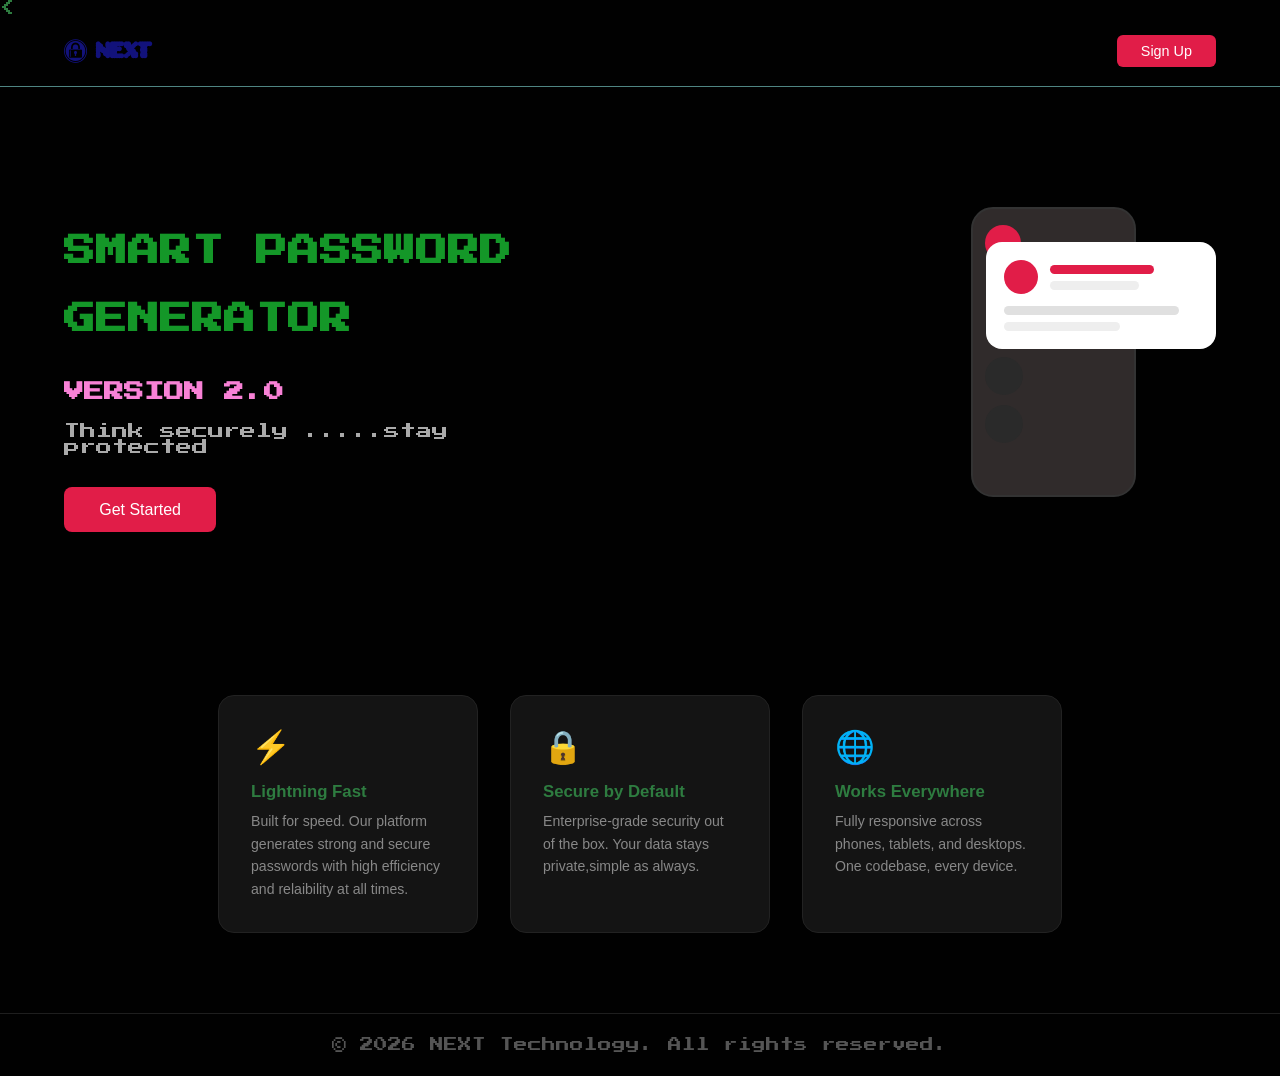
==== index.html @ d683ecdb "first commit" ====
<!DOCTYPE html>
<html lang="en">
<head>
<link rel="preconnect" href="https://fonts.googleapis.com">
<link rel="preconnect" href="https://fonts.gstatic.com" crossorigin>
<link href="https://fonts.googleapis.com/css2?family=Agu+Display&family=Bitcount+Grid+Double:wght@100..900&family=Orbitron:wght@400..900&family=Press+Start+2P&display=swap" rel="stylesheet">
  <meta name="viewport" content="width=device-width, initial-scale=1.0" />
  <title>SECUREPASS</title>

  <<link rel="stylesheet" href="https://cdnjs.cloudflare.com/ajax/libs/font-awesome/6.5.0/css/all.min.css" />

<!-- Link to external CSS file -->
  <link rel="stylesheet" href="style.css" />
</head>

<body>

  <!-- NAVIGATION BAR -->
  <nav>
    <a href="#" class="logo">
    <i class="fa-brands fa-expeditedssl"></i>
  
  
      NEXT
    </a>

   
    <button class="btn-signup" onclick="alert('Sign up coming soon!')">Sign Up</button>
  </nav>

  <!-- HERO SECTION -->
  <section class="hero">

    <!-- Left: Text -->
    <div class="hero-text">
      <h1>
       
        <span class="text-red" style="font-size: 1.97rem;"> SMART PASSWORD GENERATOR</span><br>
        <span class="text-blue" style="font-size: 1.25rem;">VERSION 2.0</span>
      </h1>
      <p>Think securely .....stay protected</p>
      <button class="btn-start" onclick="window.location.href='password-generator.html'">Get Started</button>
    </div>
      <!-- Right: Visual mockup -->
    <div class="hero-visual">
    <!-- Phone frame -->
      <div class="phone-frame">
        <div class="phone-avatar"></div>
        <div class="phone-line"></div>
        <div class="phone-line short"></div>
        <div class="phone-list-item"></div>
        <div class="phone-list-item"></div>
        <div class="phone-list-item"></div>
      </div>
       <!-- Floating card -->
      <div class="card-popup">
        <div class="card-row">
          <div class="card-avatar"></div>
          <div style="flex: 1;">
            <div class="card-bar"></div>
            <div class="card-bar gray2"></div>
          </div>
        </div>
        <div class="card-bar gray"></div>
        <div class="card-bar gray2"></div>
      </div>
 
    </div>
  </section>


  <!-- FEATURES SECTION -->
  <section class="features" id="features">

    <div class="feature-card">
      <div class="feature-icon">⚡</div>
      <h3>Lightning Fast</h3>
      <p>Built for speed. Our platform generates strong and secure passwords with high efficiency and relaibility at all times.</p>
    </div>

    <div class="feature-card">
      <div class="feature-icon">🔒</div>
      <h3>Secure by Default</h3>
      <p>Enterprise-grade security out of the box. Your data stays private,simple as always.</p>
    </div>

    <div class="feature-card">
      <div class="feature-icon">🌐</div>
      <h3>Works Everywhere</h3>
      <p>Fully responsive across phones, tablets, and desktops. One codebase, every device.</p>
    </div>

  </section>

  <!-- FOOTER -->
  <footer>
    &copy; 2026 NEXT Technology. All rights reserved.
  </footer>

  <!-- Link to external JavaScript file (always at the bottom of body) -->
  <script src="script.js"></script>

</body>
</html>
---- style.css ----
/* ============================================================
   style.css — All styles for the NEXT landing page
   ============================================================ */

/* --- Reset: removes default browser spacing --- */
* {
  margin: 0;
  padding: 0;
  box-sizing: border-box;
}

/* --- Page base --- */
body {
  background-color: #010101;
  color: #2e7c40;
  font-family: 'Press Start 2P', Tahoma, Geneva, Verdana, sans-serif;
  

/* ---- NAVIGATION BAR ---- */
nav {
  display: flex;
  justify-content: space-between;
  align-items: center;
  padding: 1.2rem 4rem;
  border-bottom: 1px solid #4f8582;
  transition: background 0.3s;
  font-family: Bitcount Grid Double, Tahoma, Geneva, Verdana, sans-serif;
}


.logo{
  display: flex;
  align-items: center;
  gap: 10px;
  font-size: 1.5rem;
  font-weight: 900;
  text-decoration: none;
  color: #12127b;
}

/* Diamond icon using CSS clip-path */
/* Remove the old logo-icon rules and replace with this */
.logo-icon {
  font-size: 1.6rem;          /* controls icon size */
  background: linear-gradient(135deg, #114589, #1de1da);
  -webkit-background-clip: text;
  -webkit-text-fill-color: transparent; /* makes gradient show through the icon */
  
}
@keyframes spin {
  from { transform: rotate(0deg); }
  to   { transform: rotate(360deg); }
}


.nav-links {
  list-style: none;
  display: flex;
  gap: 2.5rem;
}

.nav-links a {
  color: #aaaaaa;
  text-decoration: none;
  font-size: 0.95rem;
  transition: color 0.2s;
}

.nav-links a:hover {
  color: #ffffff;
}

.btn-signup {
  background-color: #e11d48;
  color: #ffffff;
  border: none;
  padding: 0.5rem 1.5rem;
  border-radius: 6px;
  font-size: 0.9rem;
  cursor: pointer;
  transition: background-color 0.2s;
}

.btn-signup:hover {
  background-color: #be123c;
}

/* ---- HERO SECTION ---- */
.hero {
  display: flex;
  justify-content: space-between;
  align-items: center;
  padding: 5rem 4rem;
  min-height: 560px;
  overflow: hidden;
}

.hero-text {
  max-width: 500px;
}

.hero-text h1 {
  font-size: 4rem;
  font-weight: 900;
  line-height: 1.05;
  text-transform: uppercase;
}

.text-orange { color: #f97316; }
.text-red    { color: #149728; }
.text-blue   { color: #f881d6; }

.hero-text p {
  color: #aaaaaa;
  font-size: 1rem;
  margin: 1.2rem 0 2rem;
}

.btn-start {
  background-color: #e11d48;
  color: #ffffff;
  border: none;
  padding: 0.85rem 2.2rem;
  border-radius: 8px;
  font-size: 1rem;
  cursor: pointer;
  transition: transform 0.2s, background-color 0.2s;
}

.btn-start:hover {
  transform: translateY(-3px);
  background-color: #be123c;
}

/* ---- HERO VISUAL (phone + card mockup) ---- */
.hero-visual {
  position: relative;
  width: 420px;
  height: 360px;
  flex-shrink: 0;
}

.phone-frame {
  position: absolute;
  right: 80px;
  top: 20px;
  width: 165px;
  height: 290px;
  background: #302b2b;
  border: 2px solid #333;
  border-radius: 22px;
  padding: 16px 12px;
  display: flex;
  flex-direction: column;
  gap: 10px;
}

.phone-avatar {
  width: 36px;
  height: 36px;
  border-radius: 50%;
  background: #e11d48;
}

.phone-line {
  height: 9px;
  border-radius: 5px;
  background: #2e2e2e;
}

.phone-line.short {
  width: 55%;
}

.phone-list-item {
  width: 38px;
  height: 38px;
  border-radius: 50%;
  background: #2a2a2a;
}

/* Floating white card */
.card-popup {
  position: absolute;
  right: 0;
  top: 55px;
  width: 230px;
  background: #ffffff;
  border-radius: 16px;
  padding: 18px;
  color: #1a1a1a;
  animation: floatCard 3.5s ease-in-out infinite;
}

/* Float up/down animation */
@keyframes floatCard {
  0%, 100% { transform: translateY(0px); }
  50%       { transform: translateY(-12px); }
}

.card-row {
  display: flex;
  align-items: center;
  gap: 12px;
  margin-bottom: 12px;
}

.card-avatar {
  width: 34px;
  height: 34px;
  border-radius: 50%;
  background: #e11d48;
  flex-shrink: 0;
}

.card-bar {
  height: 9px;
  border-radius: 5px;
  background: #e11d48;
  width: 70%;
}

.card-bar.gray  { background: #e0e0e0; width: 90%; }
.card-bar.gray2 { background: #eeeeee; width: 60%; margin-top: 7px; }

/* ---- FEATURES SECTION ---- */
.features {
  display: flex;
  justify-content: center;
  gap: 2rem;
  padding: 3rem 4rem 5rem;
  flex-wrap: wrap;
}

.feature-card {
  background: #141414;
  border: 1px solid #222;
  border-radius: 16px;
  padding: 2rem;
  width: 260px;
  transition: transform 0.25s, border-color 0.25s;
  cursor: default;
  font-family: 'Gill Sans', 'Gill Sans MT', Calibri, 'Trebuchet MS', sans-serif;
}

.feature-card:hover {
  transform: translateY(-6px);
  border-color: #e11d48;
}

.feature-icon {
  font-size: 2rem;
  margin-bottom: 1rem;
}

.feature-card h3 {
  font-size: 1.05rem;
  margin-bottom: 0.5rem;
}

.feature-card p {
  font-size: 0.88rem;
  color: #888;
  line-height: 1.6;
}

/* ---- FOOTER ---- */
footer {
  text-align: center;
  padding: 1.5rem;
  border-top: 1px solid #1e1e1e;
  color: #555;
  font-size: 0.85rem;
}

/* ---- RESPONSIVE (mobile screens) ---- */
@media (max-width: 768px) {
  nav { padding: 1rem 1.5rem; }
  .nav-links { display: none; }
  .hero { flex-direction: column; padding: 2.5rem 1.5rem; text-align: center; }
  .hero-text h1 { font-size: 2.5rem; }
  .hero-visual { display: none; }
  .features { padding: 2rem 1.5rem; }
}
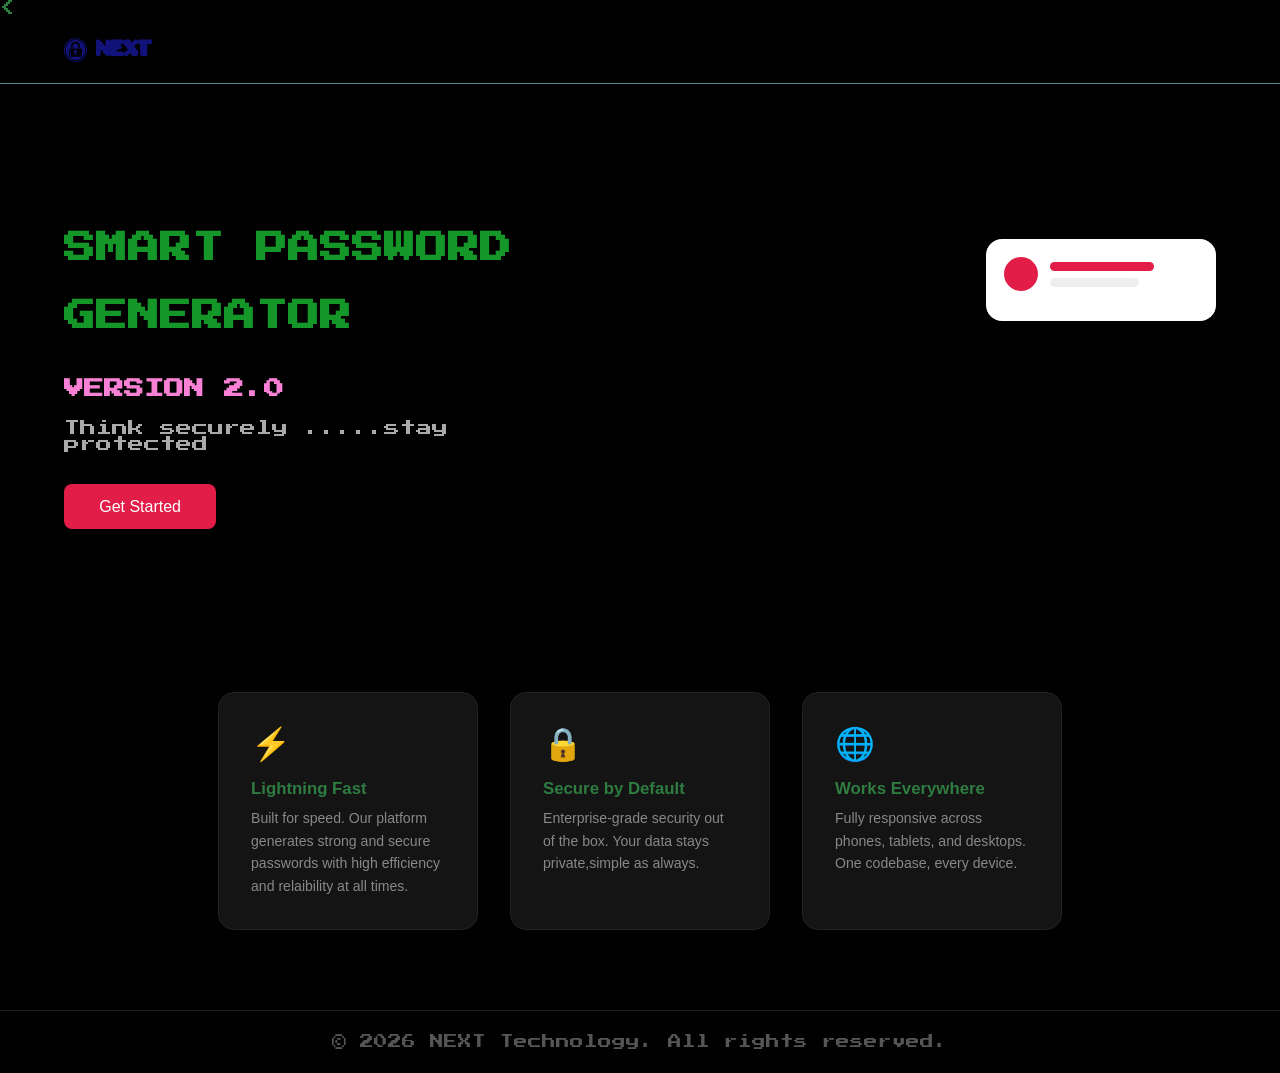
==== commit 5722dcdf: "replaced website" ====
--- a/index.html
+++ b/index.html
@@ -25,7 +25,7 @@
     </a>
 
    
-    <button class="btn-signup" onclick="alert('Sign up coming soon!')">Sign Up</button>
+    
   </nav>
 
   <!-- HERO SECTION -->
@@ -43,29 +43,16 @@
     </div>
       <!-- Right: Visual mockup -->
     <div class="hero-visual">
-    <!-- Phone frame -->
-      <div class="phone-frame">
-        <div class="phone-avatar"></div>
-        <div class="phone-line"></div>
-        <div class="phone-line short"></div>
-        <div class="phone-list-item"></div>
-        <div class="phone-list-item"></div>
-        <div class="phone-list-item"></div>
-      </div>
        <!-- Floating card -->
-      <div class="card-popup">
+       
+    <div class="card-popup">
         <div class="card-row">
           <div class="card-avatar"></div>
           <div style="flex: 1;">
             <div class="card-bar"></div>
             <div class="card-bar gray2"></div>
           </div>
-        </div>
-        <div class="card-bar gray"></div>
-        <div class="card-bar gray2"></div>
-      </div>
- 
-    </div>
+    
   </section>
 
 
--- a/style.css
+++ b/style.css
@@ -68,21 +68,6 @@
 
 .nav-links a:hover {
   color: #ffffff;
-}
-
-.btn-signup {
-  background-color: #e11d48;
-  color: #ffffff;
-  border: none;
-  padding: 0.5rem 1.5rem;
-  border-radius: 6px;
-  font-size: 0.9rem;
-  cursor: pointer;
-  transition: background-color 0.2s;
-}
-
-.btn-signup:hover {
-  background-color: #be123c;
 }
 
 /* ---- HERO SECTION ---- */
@@ -281,4 +266,10 @@
   .hero-text h1 { font-size: 2.5rem; }
   .hero-visual { display: none; }
   .features { padding: 2rem 1.5rem; }
+}
+.error-msg {
+  color: #ef4444;
+  font-size: 0.85rem;
+  text-align: center;
+  min-height: 20px;
 }
